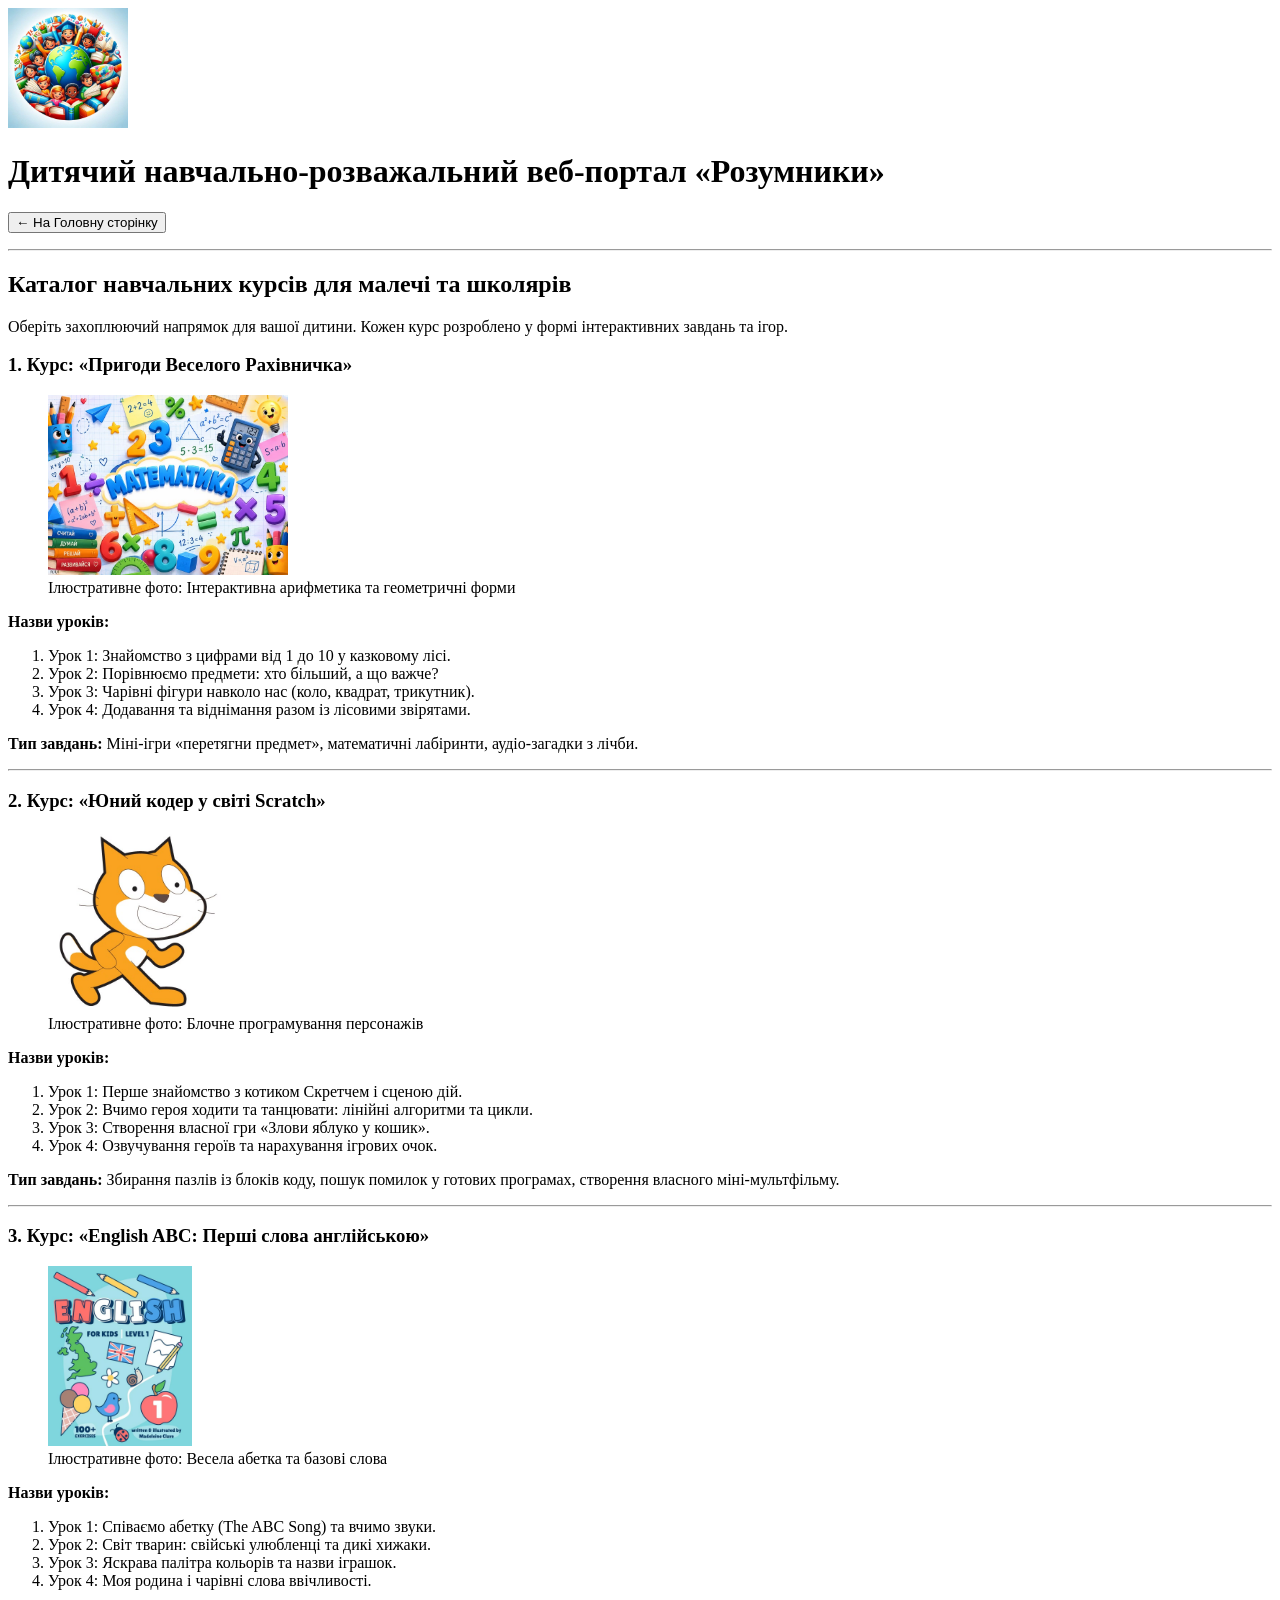
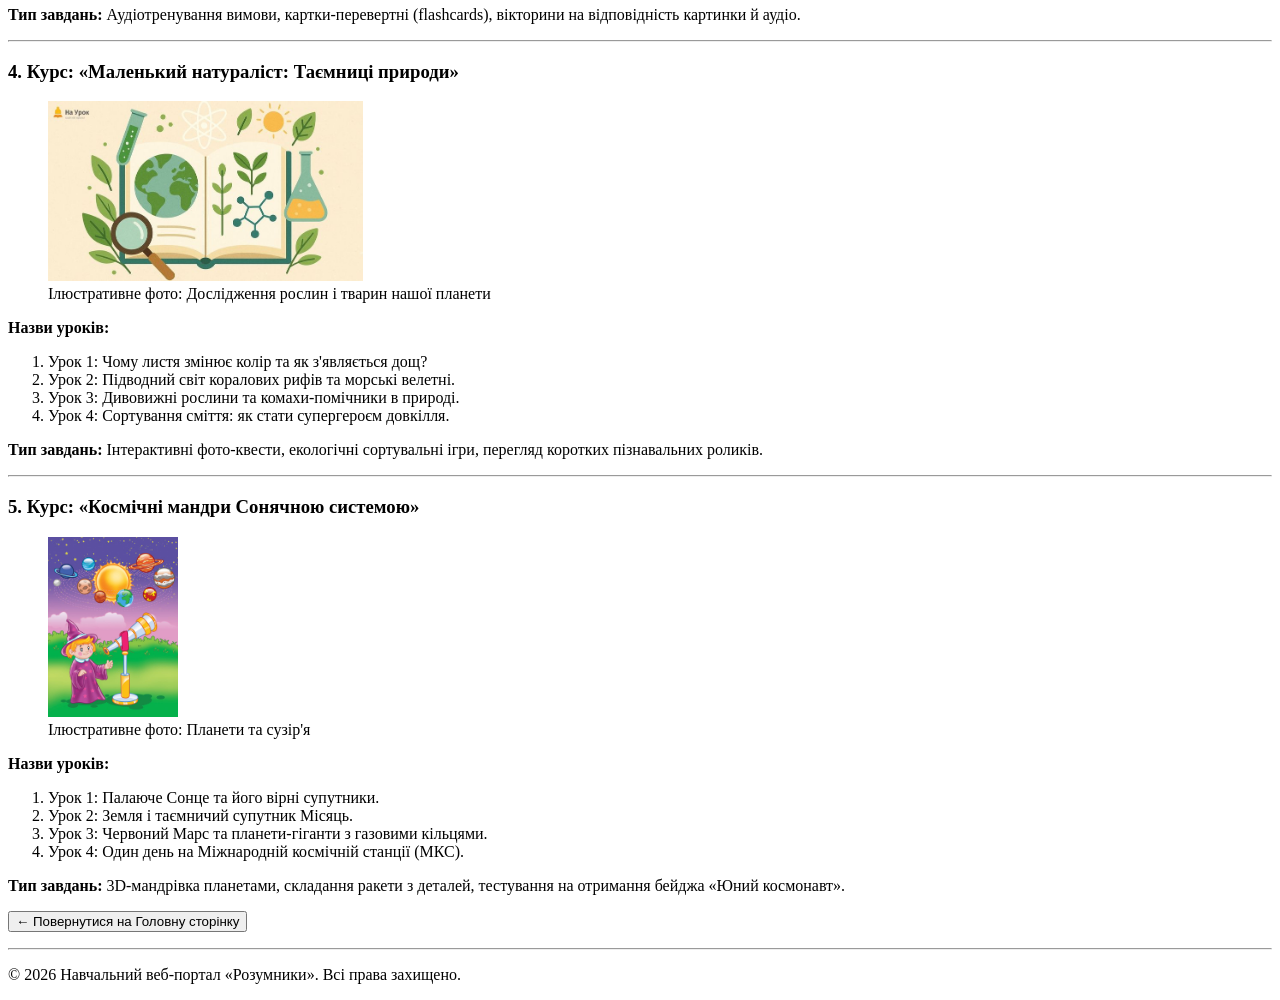
==== courses.html @ a096f0f2 "chore: scaffold lab 2 project structure and import html pages" ====
<!DOCTYPE html>
<html lang="uk">
<head>
    <meta charset="UTF-8">
    <meta name="viewport" content="width=device-width, initial-scale=1.0">
    <title>Наші курси — Веб-портал «Розумники»</title>
</head>
<body>

    <!-- ШАПКА СТОРІНКИ -->
    <header>
        <div>
            <img src="assets/images/logo.jpg" alt="Логотип дитячого навчального порталу Розумники" width="120" height="120">
            <h1>Дитячий навчально-розважальний веб-портал «Розумники»</h1>
        </div>
        
        <p>
            <a href="index.html">
                <button type="button">&larr; На Головну сторінку</button>
            </a>
        </p>
    </header>

    <hr>

    <!-- ОСНОВНА ЧАСТИНА -->
    <main>
        <h2>Каталог навчальних курсів для малечі та школярів</h2>
        <p>Оберіть захоплюючий напрямок для вашої дитини. Кожен курс розроблено у формі інтерактивних завдань та ігор.</p>

        <section>
            <!-- КУРС 1 -->
            <article>
                <h3>1. Курс: «Пригоди Веселого Рахівничка»</h3>
                <figure>
                    <img src="assets/images/course-math.jpg" alt="Курс інтерактивної математики" width="240" height="180">
                    <figcaption>Ілюстративне фото: Інтерактивна арифметика та геометричні форми</figcaption>
                </figure>
                <p><strong>Назви уроків:</strong></p>
                <ol>
                    <li>Урок 1: Знайомство з цифрами від 1 до 10 у казковому лісі.</li>
                    <li>Урок 2: Порівнюємо предмети: хто більший, а що важче?</li>
                    <li>Урок 3: Чарівні фігури навколо нас (коло, квадрат, трикутник).</li>
                    <li>Урок 4: Додавання та віднімання разом із лісовими звірятами.</li>
                </ol>
                <p><strong>Тип завдань:</strong> Міні-ігри «перетягни предмет», математичні лабіринти, аудіо-загадки з лічби.</p>
            </article>

            <hr>

            <!-- КУРС 2 -->
            <article>
                <h3>2. Курс: «Юний кодер у світі Scratch»</h3>
                <figure>
                    <img src="assets/images/course-scratch.jpg" alt="Курс візуального кодування" width="180" height="180">
                    <figcaption>Ілюстративне фото: Блочне програмування персонажів</figcaption>
                </figure>
                <p><strong>Назви уроків:</strong></p>
                <ol>
                    <li>Урок 1: Перше знайомство з котиком Скретчем і сценою дій.</li>
                    <li>Урок 2: Вчимо героя ходити та танцювати: лінійні алгоритми та цикли.</li>
                    <li>Урок 3: Створення власної гри «Злови яблуко у кошик».</li>
                    <li>Урок 4: Озвучування героїв та нарахування ігрових очок.</li>
                </ol>
                <p><strong>Тип завдань:</strong> Збирання пазлів із блоків коду, пошук помилок у готових програмах, створення власного міні-мультфільму.</p>
            </article>

            <hr>

            <!-- КУРС 3 -->
            <article>
                <h3>3. Курс: «English ABC: Перші слова англійською»</h3>
                <figure>
                    <img src="assets/images/course-english.jpg" alt="Курс англійської для дітей" width="144" height="180">
                    <figcaption>Ілюстративне фото: Весела абетка та базові слова</figcaption>
                </figure>
                <p><strong>Назви уроків:</strong></p>
                <ol>
                    <li>Урок 1: Співаємо абетку (The ABC Song) та вчимо звуки.</li>
                    <li>Урок 2: Світ тварин: свійські улюбленці та дикі хижаки.</li>
                    <li>Урок 3: Яскрава палітра кольорів та назви іграшок.</li>
                    <li>Урок 4: Моя родина і чарівні слова ввічливості.</li>
                </ol>
                <p><strong>Тип завдань:</strong> Аудіотренування вимови, картки-перевертні (flashcards), вікторини на відповідність картинки й аудіо.</p>
            </article>

            <hr>

            <!-- КУРС 4 -->
            <article>
                <h3>4. Курс: «Маленький натураліст: Таємниці природи»</h3>
                <figure>
                    <img src="assets/images/course-nature.jpg" alt="Курс природознавства" width="315" height="180">
                    <figcaption>Ілюстративне фото: Дослідження рослин і тварин нашої планети</figcaption>
                </figure>
                <p><strong>Назви уроків:</strong></p>
                <ol>
                    <li>Урок 1: Чому листя змінює колір та як з'являється дощ?</li>
                    <li>Урок 2: Підводний світ коралових рифів та морські велетні.</li>
                    <li>Урок 3: Дивовижні рослини та комахи-помічники в природі.</li>
                    <li>Урок 4: Сортування сміття: як стати супергероєм довкілля.</li>
                </ol>
                <p><strong>Тип завдань:</strong> Інтерактивні фото-квести, екологічні сортувальні ігри, перегляд коротких пізнавальних роликів.</p>
            </article>

            <hr>

            <!-- КУРС 5 -->
            <article>
                <h3>5. Курс: «Космічні мандри Сонячною системою»</h3>
                <figure>
                    <img src="assets/images/course-space.jpg" alt="Курс астрономії для дітей" width="130" height="180">
                    <figcaption>Ілюстративне фото: Планети та сузір'я</figcaption>
                </figure>
                <p><strong>Назви уроків:</strong></p>
                <ol>
                    <li>Урок 1: Палаюче Сонце та його вірні супутники.</li>
                    <li>Урок 2: Земля і таємничий супутник Місяць.</li>
                    <li>Урок 3: Червоний Марс та планети-гіганти з газовими кільцями.</li>
                    <li>Урок 4: Один день на Міжнародній космічній станції (МКС).</li>
                </ol>
                <p><strong>Тип завдань:</strong> 3D-мандрівка планетами, складання ракети з деталей, тестування на отримання бейджа «Юний космонавт».</p>
            </article>
        </section>

        <p>
            <a href="index.html">
                <button type="button">&larr; Повернутися на Головну сторінку</button>
            </a>
        </p>
    </main>

    <hr>

    <!-- ПІДВАЛ -->
    <footer>
        <p>&copy; 2026 Навчальний веб-портал «Розумники». Всі права захищено.</p>
    </footer>

</body>
</html>
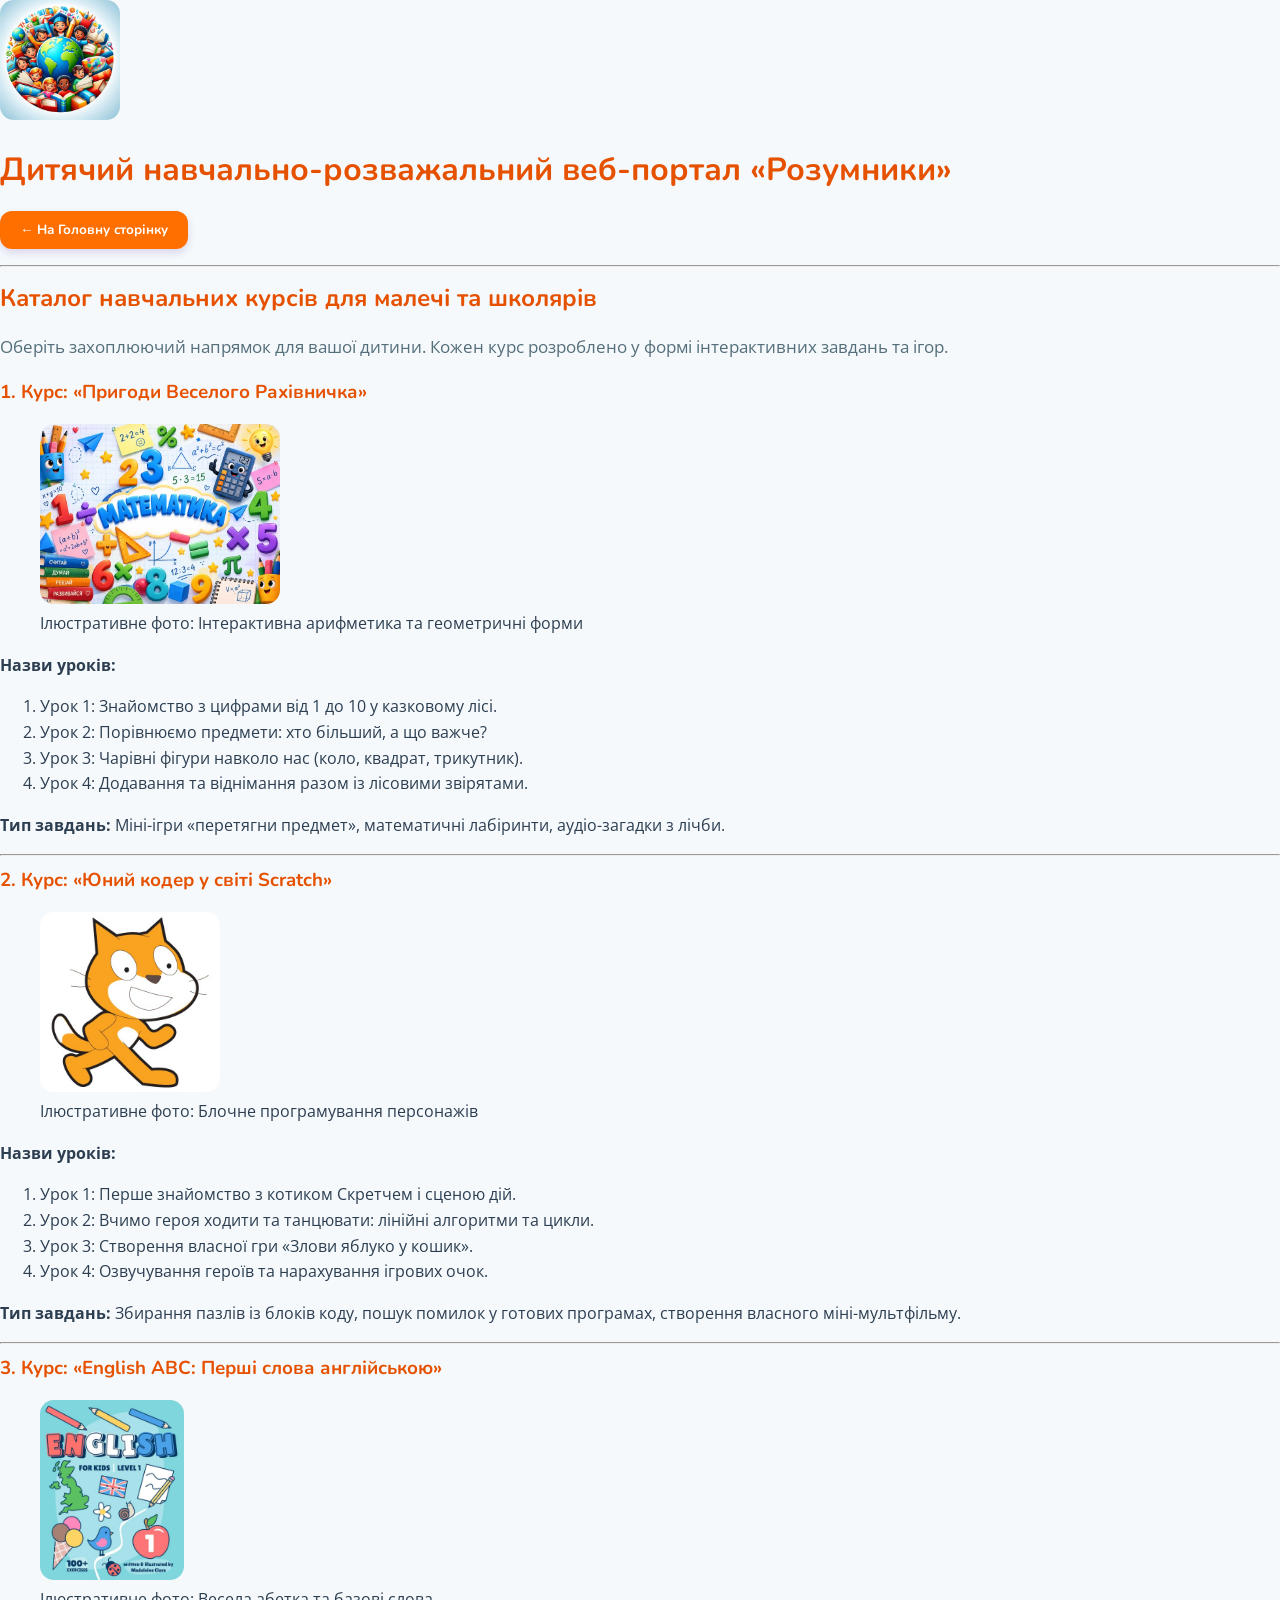
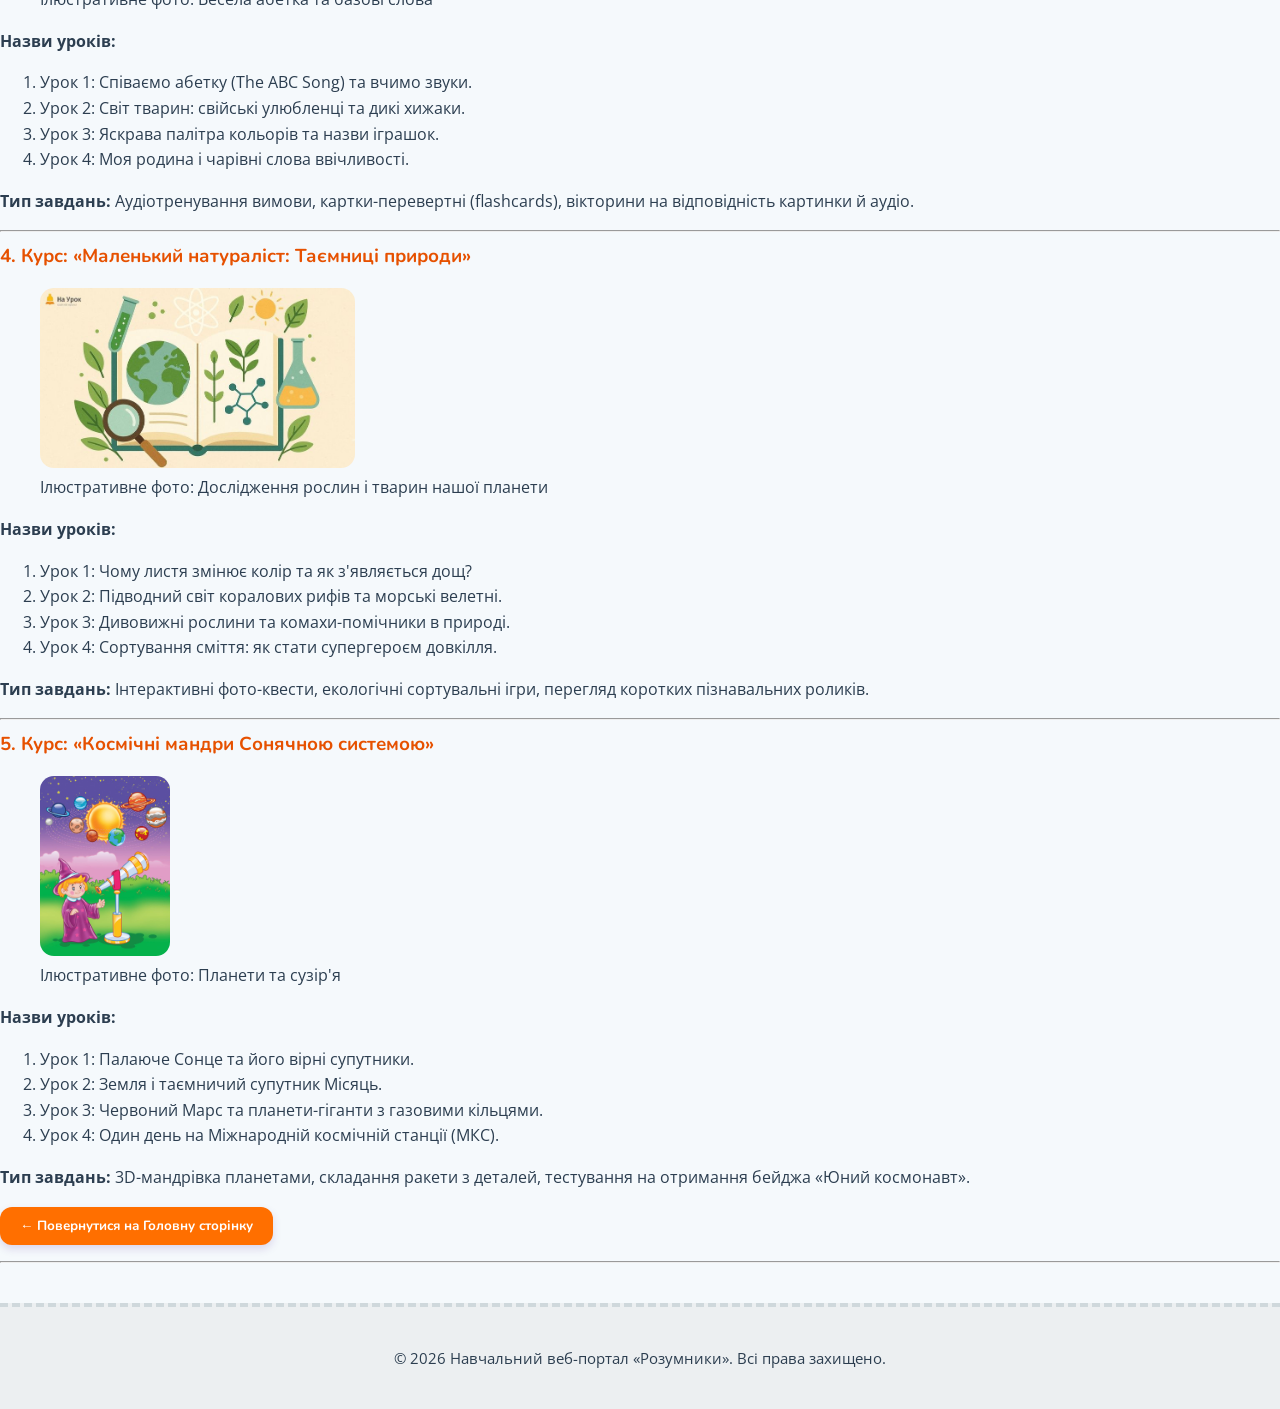
==== commit a77d35ed: "feat: setup design system, external stylesheet and font imports" ====
--- a/courses.html
+++ b/courses.html
@@ -4,6 +4,16 @@
     <meta charset="UTF-8">
     <meta name="viewport" content="width=device-width, initial-scale=1.0">
     <title>Наші курси — Веб-портал «Розумники»</title>
+    
+    <link rel="stylesheet" href="css/style.css">
+    <!-- Внутрішня таблиця стилів -->
+    <style>
+        .courses-counter {
+            font-size: 0.9rem;
+            color: #7B1FA2;
+            font-weight: 700;
+        }
+    </style>
 </head>
 <body>
 
--- a/css/style.css
+++ b/css/style.css
@@ -0,0 +1,129 @@
+/* ==========================================================================
+   Лабораторна робота №2. Базові стилі дитячого веб-порталу «Розумники»
+   Стиль дизайну: Мальований / ігровий
+   ========================================================================== */
+
+/* 1. Підключення двох різних шрифтів: Nunito та Open Sans */
+@import url('https://fonts.googleapis.com/css2?family=Nunito:wght@400;700;900&family=Open+Sans:ital,wght@0,400;0,600;1,400&display=swap');
+
+/* Глобальні змінні кольорів різними способами (HEX, RGB, HSL, Name) */
+:root {
+    --primary-color: #FF6F00; /* HEX */
+    --primary-dark: #E65100; /* HEX */
+    --accent-color: #4A148C; /* HEX (за варіантом)*/
+    --card-bg-rgb: rgb(255, 255, 255); /* RGB */
+    --shadow-color: rgba(74, 20, 140, 0.15); /* RGBA */
+    --soft-green: hsl(142, 55%, 45%); /* HSL */
+    --fun-yellow: hsl(45, 100%, 51%); /* HSL */
+    --text-main: #2C3E50; /* HEX */
+    --bg-page: #F5F9FC; /* HEX */
+}
+
+/* 2. Базові правила для body */
+body {
+    margin: 0;
+    padding: 0;
+    background-color: var(--bg-page);
+    font-family: 'Open Sans', sans-serif;   /* Шрифт №1: основний текст */
+    color: var(--text-main);
+    line-height: 1.6;
+}
+
+/* Селектор елементів: заголовки отримують шрифт №2 (Nunito) */
+h1, h2, h3, h4, h5, h6 {
+    font-family: 'Nunito', sans-serif;      /* Шрифт №2: заголовки */
+    color: var(--primary-dark);
+    margin-top: 0.5em;
+    margin-bottom: 0.5em;
+}
+
+/* Комбінатор нащадка (пробіл): кнопки всередині посилань */
+a button {
+    cursor: pointer;
+}
+
+/* Комбінатор безпосередньої дитини (>) */
+nav > ul {
+    list-style: none;
+    padding: 0;
+    margin: 0;
+    display: flex;
+    flex-wrap: wrap;
+    gap: 12px;
+}
+
+nav > ul > li > a {
+    display: inline-block;
+    padding: 8px 16px;
+    background-color: var(--fun-yellow);
+    color: #333333;
+    text-decoration: none;
+    font-family: 'Nunito', sans-serif;
+    font-weight: 700;
+    border-radius: 20px;
+    box-shadow: 0 3px 6px var(--shadow-color);
+    transition: transform 0.2s ease, background-color 0.2s ease;
+}
+
+nav > ul > li > a:hover {
+    background-color: #FFB300;
+    transform: translateY(-2px);
+}
+
+/* Селектор за атрибутом із частковим входженням [attr*=value] */
+a[href*="courses"] {
+    background-color: #81C784 !important; /* Зеленуватий акцент для навчальних матеріалів */
+    color: white !important;              /* Спосіб кольору: Name */
+}
+
+a[href*="feedback"] {
+    background-color: #64B5F6 !important; /* Блакитний для зворотного зв'язку */
+    color: white !important;
+}
+
+/* Суміжний сестринський комбінатор (+) */
+h2 + p {
+    font-size: 1.05rem;
+    color: #546E7A;
+}
+
+/* Селектори кнопок форми та дій */
+button {
+    font-family: 'Nunito', sans-serif;
+    font-weight: 700;
+    padding: 10px 20px;
+    border: none;
+    border-radius: 12px;
+    cursor: pointer;
+    background-color: var(--primary-color);
+    color: white;                         /* Спосіб кольору: Name */
+    box-shadow: 0 4px 8px var(--shadow-color);
+    transition: all 0.25s ease;
+}
+
+button:hover {
+    background-color: var(--primary-dark);
+    transform: scale(1.03);
+}
+
+/* Селектор за обов'язковим атрибутом [required] */
+input[required], textarea[required], select[required] {
+    border-left: 4px solid var(--primary-color);
+}
+
+/* Стилізація зображень у мальованому стилі */
+img {
+    border-radius: 14px;
+    max-width: 100%;
+    height: auto;
+}
+
+/* Спільний футер */
+footer {
+    background: #ECEFF1;
+    text-align: center;
+    padding: 24px;
+    margin-top: 40px;
+    border-top: 4px dashed #CFD8DC;
+    font-size: 0.95rem;
+}
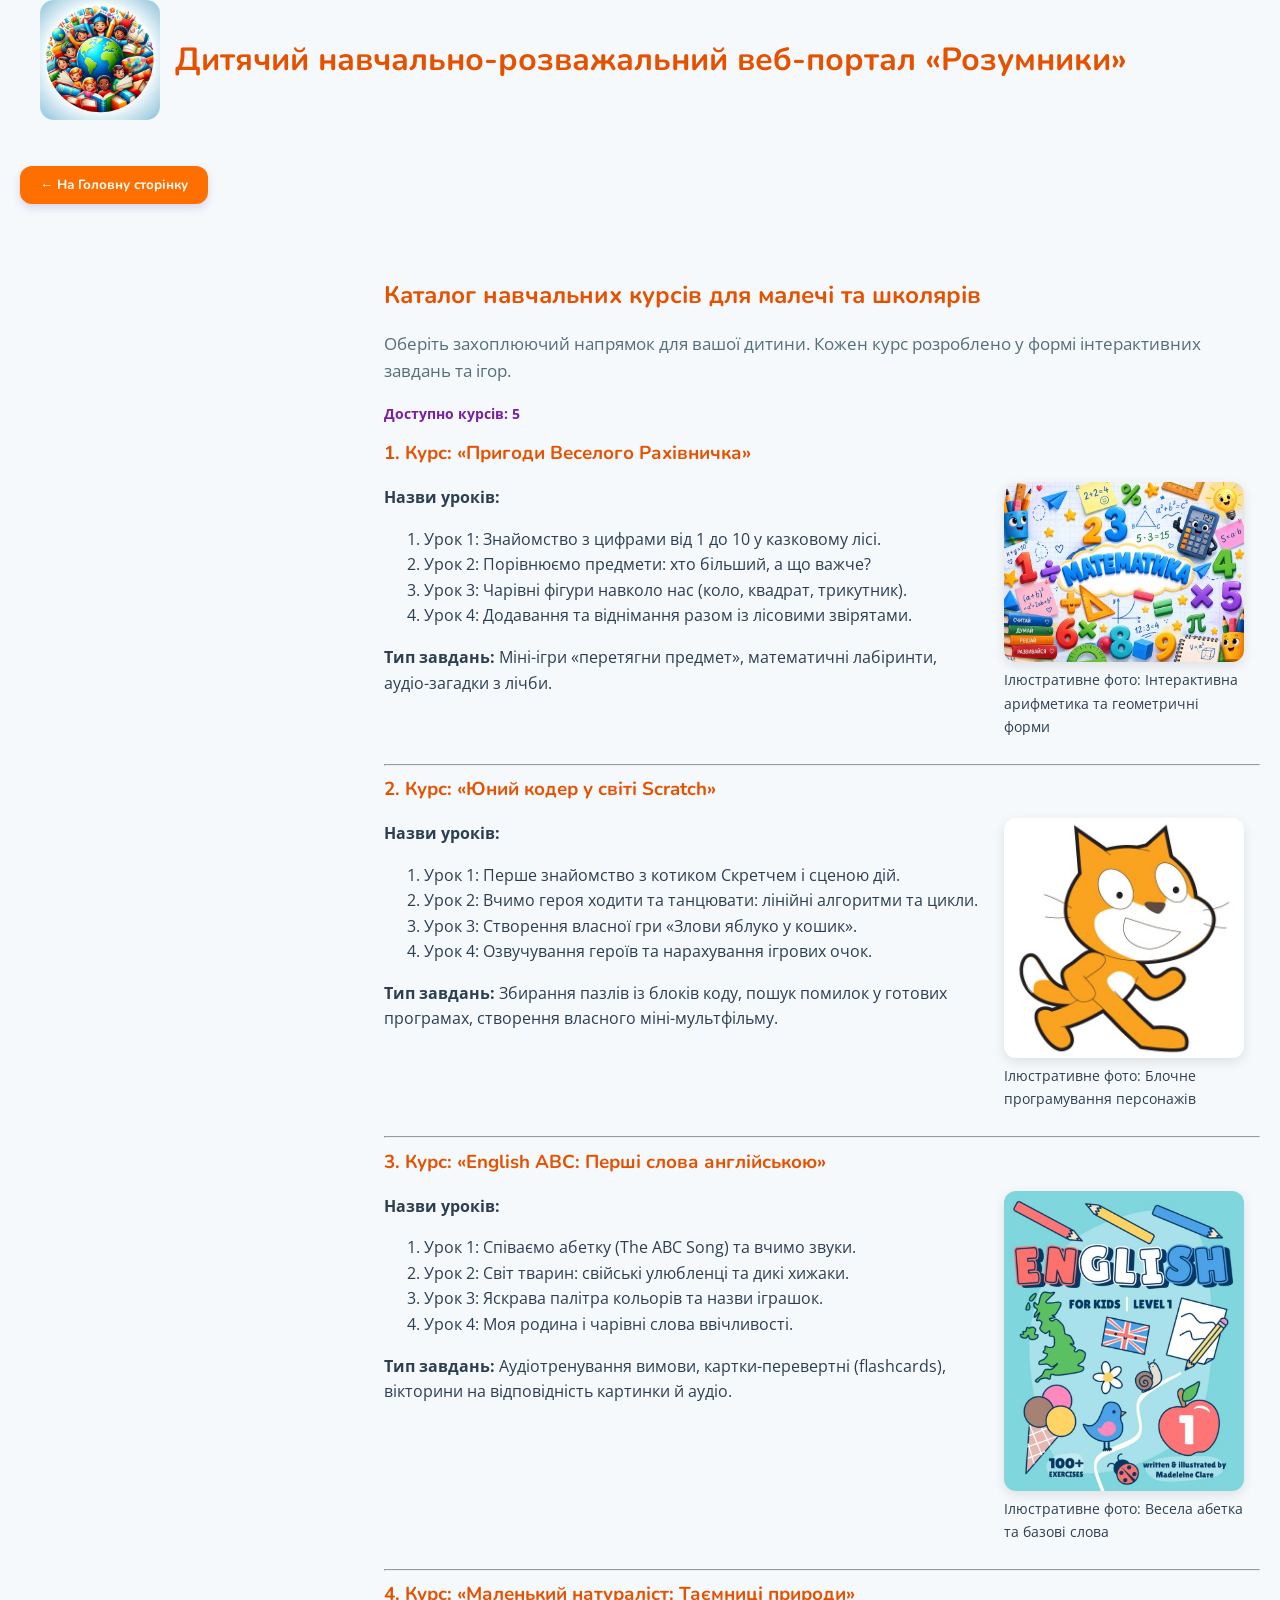
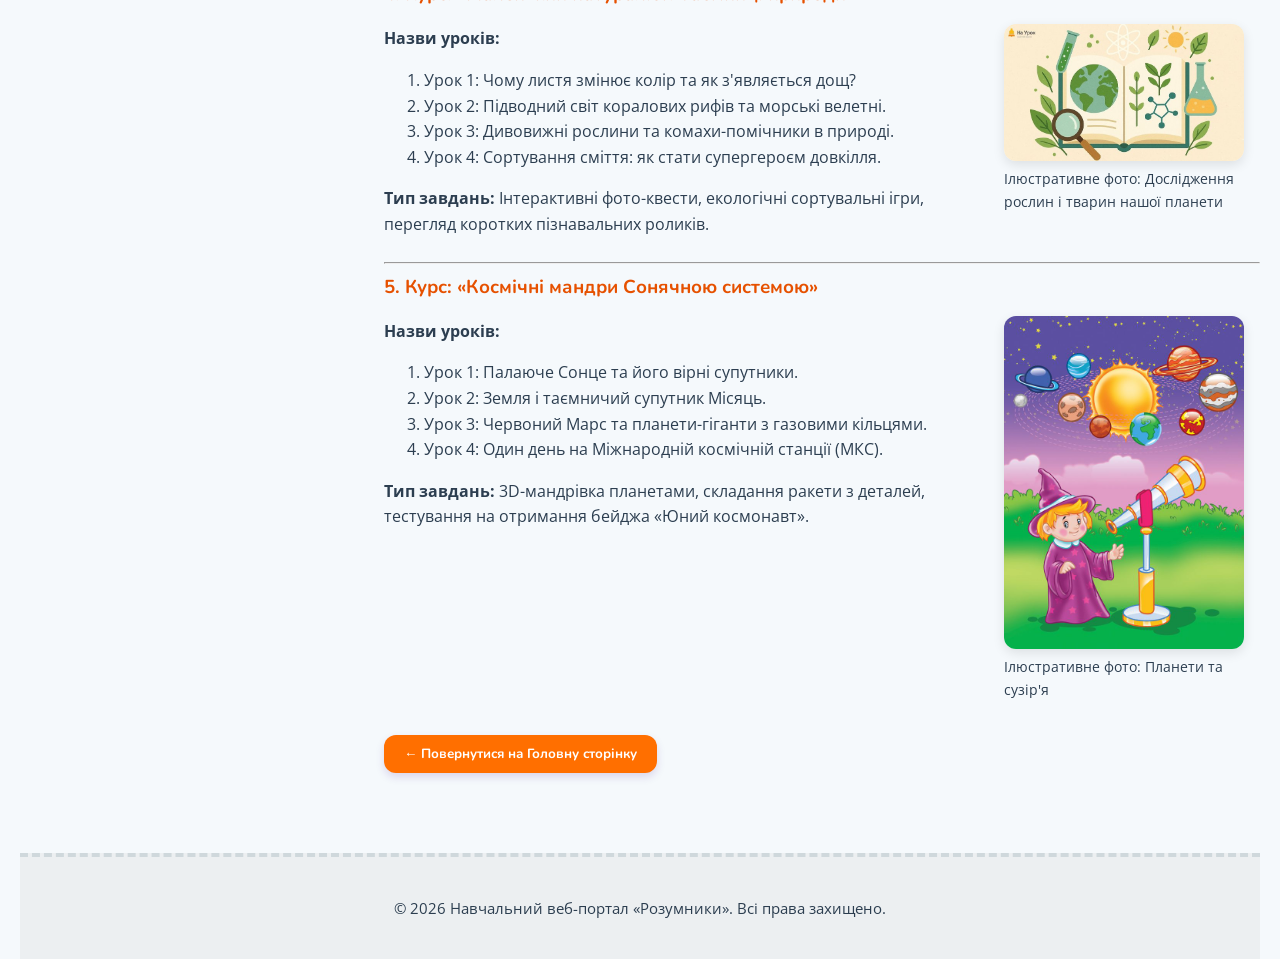
==== commit 01a7e21c: "feat: apply variant 4 styles + decrease audio file volume." ====
--- a/courses.html
+++ b/courses.html
@@ -4,7 +4,7 @@
     <meta charset="UTF-8">
     <meta name="viewport" content="width=device-width, initial-scale=1.0">
     <title>Наші курси — Веб-портал «Розумники»</title>
-    
+
     <link rel="stylesheet" href="css/style.css">
     <!-- Внутрішня таблиця стилів -->
     <style>
@@ -37,12 +37,13 @@
     <main>
         <h2>Каталог навчальних курсів для малечі та школярів</h2>
         <p>Оберіть захоплюючий напрямок для вашої дитини. Кожен курс розроблено у формі інтерактивних завдань та ігор.</p>
+        <p class="courses-counter">Доступно курсів: 5</p>
 
         <section>
             <!-- КУРС 1 -->
             <article>
                 <h3>1. Курс: «Пригоди Веселого Рахівничка»</h3>
-                <figure>
+                <figure class="media-right">
                     <img src="assets/images/course-math.jpg" alt="Курс інтерактивної математики" width="240" height="180">
                     <figcaption>Ілюстративне фото: Інтерактивна арифметика та геометричні форми</figcaption>
                 </figure>
@@ -61,7 +62,7 @@
             <!-- КУРС 2 -->
             <article>
                 <h3>2. Курс: «Юний кодер у світі Scratch»</h3>
-                <figure>
+                <figure class="media-right">
                     <img src="assets/images/course-scratch.jpg" alt="Курс візуального кодування" width="180" height="180">
                     <figcaption>Ілюстративне фото: Блочне програмування персонажів</figcaption>
                 </figure>
@@ -80,7 +81,7 @@
             <!-- КУРС 3 -->
             <article>
                 <h3>3. Курс: «English ABC: Перші слова англійською»</h3>
-                <figure>
+                <figure class="media-right">
                     <img src="assets/images/course-english.jpg" alt="Курс англійської для дітей" width="144" height="180">
                     <figcaption>Ілюстративне фото: Весела абетка та базові слова</figcaption>
                 </figure>
@@ -99,7 +100,7 @@
             <!-- КУРС 4 -->
             <article>
                 <h3>4. Курс: «Маленький натураліст: Таємниці природи»</h3>
-                <figure>
+                <figure class="media-right">
                     <img src="assets/images/course-nature.jpg" alt="Курс природознавства" width="315" height="180">
                     <figcaption>Ілюстративне фото: Дослідження рослин і тварин нашої планети</figcaption>
                 </figure>
@@ -118,7 +119,7 @@
             <!-- КУРС 5 -->
             <article>
                 <h3>5. Курс: «Космічні мандри Сонячною системою»</h3>
-                <figure>
+                <figure class="media-right">
                     <img src="assets/images/course-space.jpg" alt="Курс астрономії для дітей" width="130" height="180">
                     <figcaption>Ілюстративне фото: Планети та сузір'я</figcaption>
                 </figure>
--- a/css/style.css
+++ b/css/style.css
@@ -126,4 +126,273 @@
     margin-top: 40px;
     border-top: 4px dashed #CFD8DC;
     font-size: 0.95rem;
+}
+
+/* ==========================================================================
+   3. Стилі для Головної сторінки (index.html) — Варіант 4
+   ========================================================================== */
+
+/* 1. Позиціонування шапки (position: relative, z-index) */
+header {
+    position: relative;
+    padding-top: 150px;                     /* Місце для абсолютно позиціонованого логотипу */
+    padding-bottom: 20px;
+    z-index: 10;
+}
+
+/* Вимога варіанта: Назва веб-порталу та логотип абсолютно позиціоновані з 0 відступом зверху */
+header > div:first-child {
+    position: absolute;
+    top: 0;
+    left: 20px;
+    display: flex;
+    align-items: center;
+    gap: 15px;
+}
+
+header > nav {
+    margin-bottom: 10px;
+}
+
+header div:last-child {
+    display: flex;
+    gap: 10px;
+}
+
+/* 2. Макет сторінки на CSS Grid (п. 6 завдання) */
+@media (min-width: 768px) {
+    body {
+        display: grid;
+        grid-template-areas:
+            "header header"
+            "aside main"
+            "footer footer";
+        grid-template-columns: 340px 1fr;
+        gap: 24px;
+        padding: 0 20px;
+    }
+
+    header {
+        grid-area: header;
+    }
+
+    aside {
+        grid-area: aside;
+        position: static;                   /* Друге значення position: static */
+        background: var(--card-bg-rgb);     /* RGB */
+        padding: 16px;
+        border-radius: 16px;
+        box-shadow: 0 4px 12px rgba(0, 0, 0, 0.06);
+        height: fit-content;
+    }
+
+    main {
+        grid-area: main;
+    }
+
+    footer {
+        grid-area: footer;
+    }
+
+    /* Ховаємо <hr>, бо вони є прямими дітьми body і ламають сітку */
+    body > hr {
+        display: none;
+    }
+}
+
+audio {
+    width: 100%;
+    min-width: 300px;
+    box-sizing: border-box;
+    max-width: 100%;
+    display: block;
+    margin: 12px 0;
+}
+
+/* 3. Float: відео ЗЛІВА, фото СПРАВА */
+article figure {
+    margin: 0;
+}
+
+/* Відео — зліва, текст обтікає справа */
+article figure.media-left {
+    float: left;
+    clear: left;
+    width: 45%;
+    max-width: 480px;
+    margin: 4px 20px 12px 16px;
+}
+
+/* Завдання починаються під відео, на всю ширину */
+#about .tasks-title,
+#about .tasks-list {
+    clear: left;
+}
+
+/* Бонус: білий фон першого абзацу більше не заходить під відео */
+#about p:first-of-type {
+    display: flow-root;
+}
+
+/* Фото — справа, текст обтікає зліва */
+article figure.media-right {
+    float: right;
+    clear: right;
+    width: 30%;
+    max-width: 240px;
+    margin: 4px 16px 12px 20px;
+}
+
+/* Медіа заповнюють фігуру; float усередині фігури скидаємо */
+article figure img,
+article figure video {
+    display: block;
+    float: none;
+    width: 100%;
+    height: auto;
+    margin: 0;
+    border-radius: 12px;
+    box-shadow: 0 4px 12px rgba(0, 0, 0, 0.1);
+}
+
+article figcaption {
+    font-size: 0.9rem;
+    padding: 6px 0;
+}
+
+/* Клірфікс: наступні блоки не наїжджають на float */
+article::after {
+    content: "";
+    display: table;
+    clear: both;
+}
+
+/* Вузькі екрани: прибираємо обтікання */
+@media (max-width: 600px) {
+    article figure.media-left,
+    article figure.media-right {
+        float: none;
+        width: 100%;
+        max-width: none;
+        margin: 12px 0;
+    }
+}
+
+/* 4. Вимога варіанта: Блок опису мети та завдань має margin, але НЕ має padding */
+/* 5. Вимога: блок з найбільшим обсягом тексту зі смугою прокручування (overflow) */
+#about {
+    margin: 30px 20px 25px 20px;
+    padding: 0 !important;          /* вимога варіанта */
+    border: 2px dashed #FFB74D;
+    border-radius: 12px;
+    max-height: 420px;
+    overflow-y: auto;               /* прокрутка лишається, а також створює BFC */
+}
+
+/* Стилізація слів з обов'язкового речення (span, b, i, em, u) */
+#about p span {
+    color: var(--accent-color);       /* HEX: #4A148C */
+    font-weight: 700;
+}
+
+#about p em {
+    color: var(--soft-green);         /* HSL */
+}
+
+/* Маркери списку завдань (псевдоелемент ::marker) */
+.tasks-list li::marker {
+    color: var(--soft-green);
+}
+
+/* Відступи від рамки без padding у самому #about */
+#about > :not(figure) {
+    margin-left: 16px;
+    margin-right: 16px;
+}
+
+/* 6. Вимога варіанта: Перша літера тексту про те, чому навчають, має тінь та темно-зелений колір */
+#study-plan > p::first-letter {
+    font-size: 2.2rem;
+    font-weight: 900;
+    color: darkgreen;                     /* Спосіб задання кольору: Name */
+    text-shadow: 2px 2px 4px rgba(0, 100, 0, 0.4);
+    float: left;
+    margin-right: 1px;
+    line-height: 1;
+}
+
+/* 7. Вимога варіанта: Зміщення таблиці при наведенні курсору праворуч на 2% ширини viewport (2vw) */
+#study-plan .table-wrap {
+    width: calc(100% - 2.5vw);
+}
+
+#study-plan table {
+    width: 100%;
+    border-collapse: collapse;
+    background: #FFFFFF;
+    border-radius: 12px;
+    overflow: hidden;
+    transition: transform 0.3s ease;
+}
+
+/* Вимога варіанта: зсув праворуч на 2vw при наведенні */
+#study-plan .table-wrap:hover table {
+    transform: translateX(2vw);
+}
+
+#study-plan th,
+#study-plan td {
+    border: 1px solid #FFE082;
+    padding: 10px;
+    text-align: left;
+}
+
+#study-plan thead th {
+    background-color: #FFB74D;
+    color: #FFFFFF;
+}
+
+#study-plan tfoot tr {
+    background-color: #FFF8E1;
+    font-weight: bold;
+}
+
+/* 8. Вимога варіанта: Тінь у блоку контактів через 2 сек при фокусуванні */
+footer#contacts {
+    outline: none;
+    cursor: pointer;
+    /* Затримка появи тіні рівно 2 секунди (transition-delay: 2s) */
+    transition: box-shadow 0.4s ease 2s, border-color 0.4s ease;
+    border: 2px solid transparent;
+}
+
+footer#contacts:focus {
+    border-color: #FF6F00;
+    box-shadow: 0 10px 25px rgba(255, 111, 0, 0.35); /* Поява помітної тіні */
+    transition: box-shadow 0.4s ease 2s, border-color 0.4s ease;
+}
+
+/* 9. Вимога п. 4: Елемент із переходом між 2 стилями (не менше 3 властивостей) */
+.interactive-card,
+#about p:first-of-type {
+    background-color: #FFFFFF;
+    border: 1px solid #E0E0E0;
+    box-shadow: 0 2px 5px rgba(0, 0, 0, 0.05);
+    transition: background-color 0.3s ease, box-shadow 0.3s ease, border-color 0.3s ease; /* 3 властивості переходу */
+}
+
+#about p:first-of-type:hover {
+    background-color: #FFFDE7;
+    border-color: #FFD54F;
+    box-shadow: 0 6px 16px rgba(255, 179, 0, 0.25);
+}
+
+/* Анімація зростання насиченості фото до 150% */
+@keyframes saturate-up {
+    from { filter: saturate(1); }
+    to   { filter: saturate(1.5); }
+}
+
+article figure img:hover {
+    animation: saturate-up 0.6s ease forwards;
 }
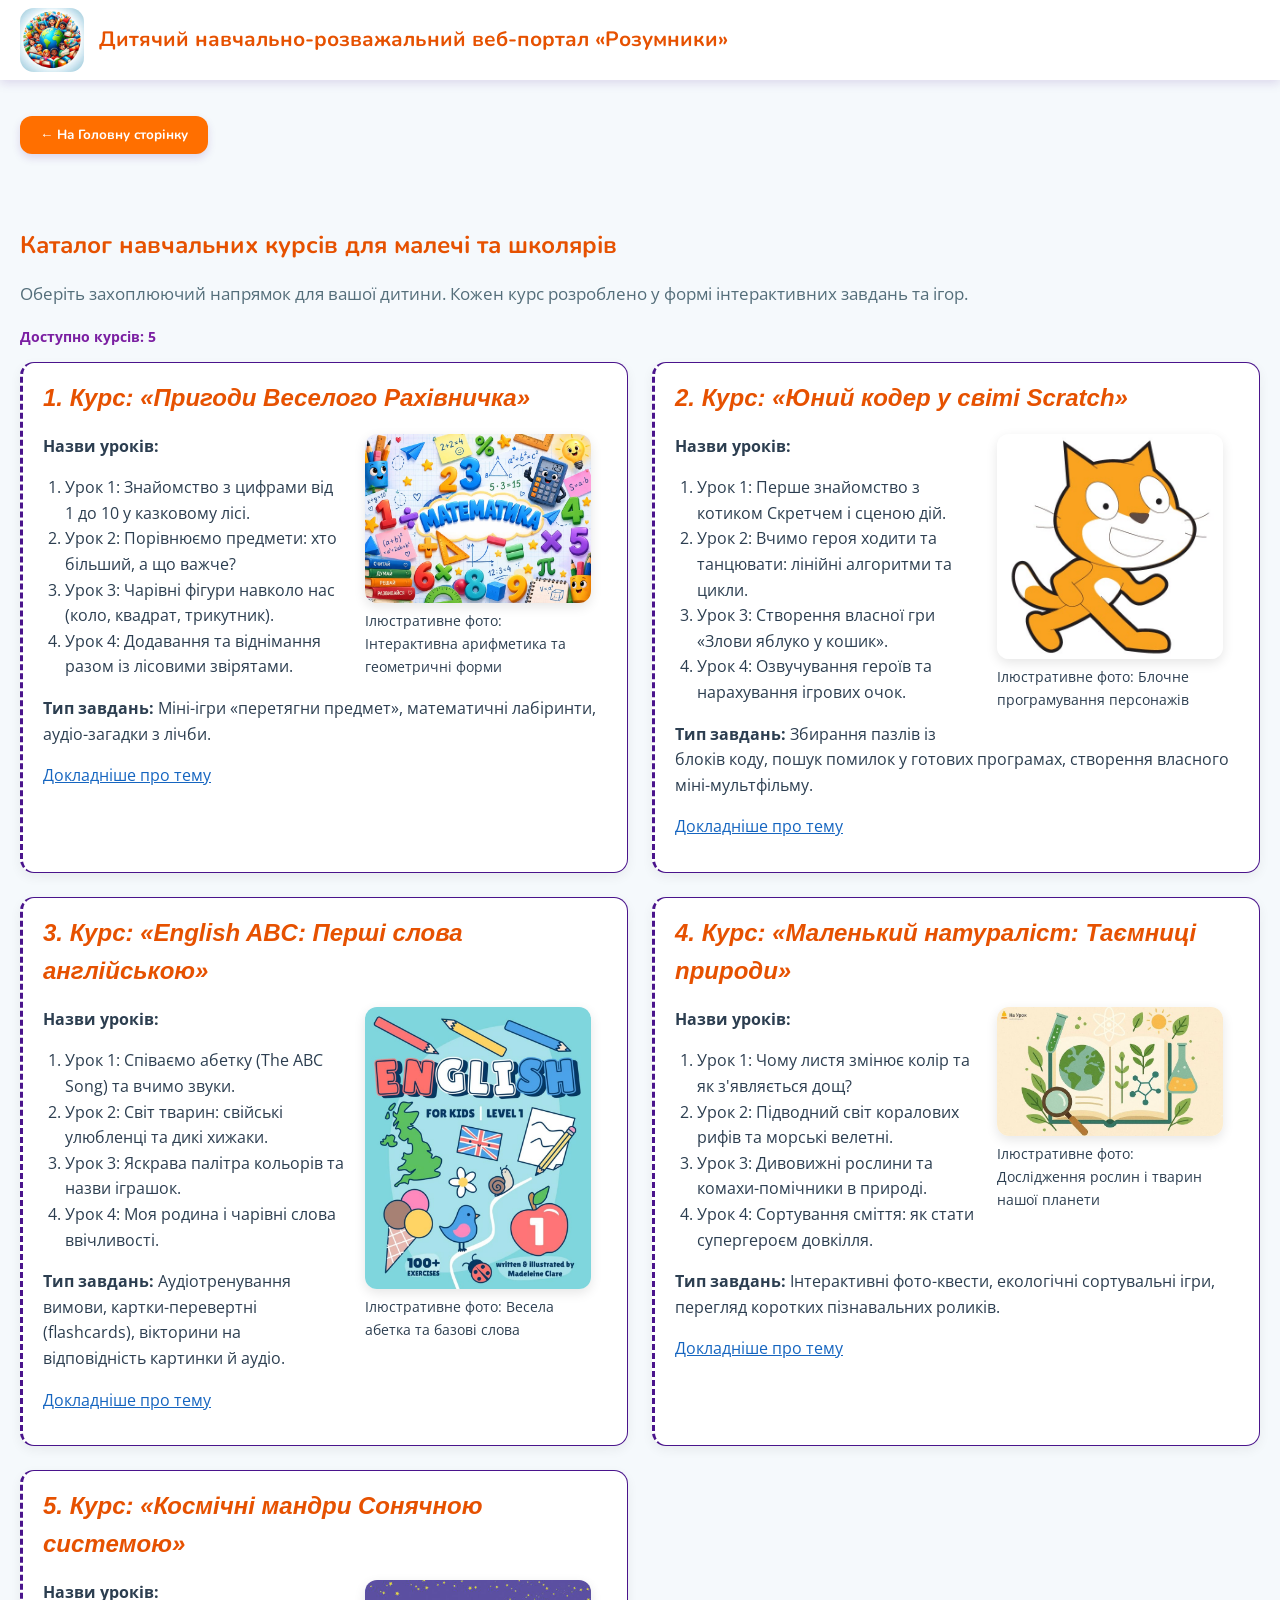
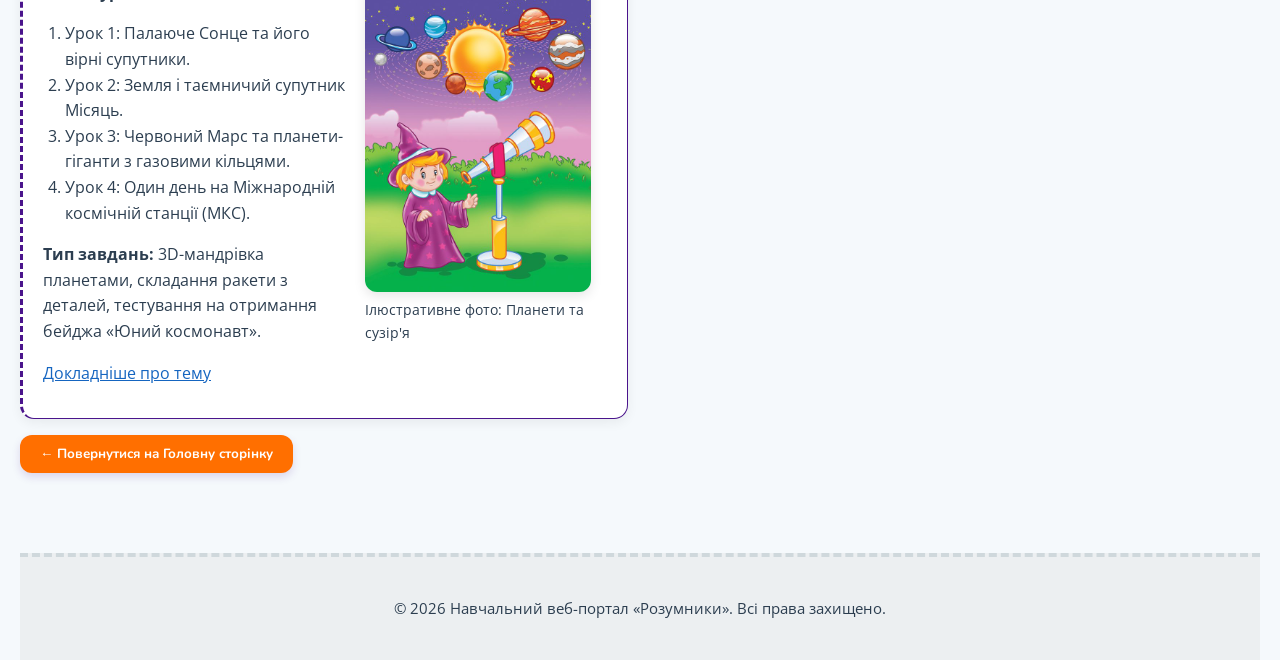
==== commit 3bbb5b9c: "feat: apply variant 4 styles to courses and feedback pages" ====
--- a/courses.html
+++ b/courses.html
@@ -15,7 +15,7 @@
         }
     </style>
 </head>
-<body>
+<body class="page-courses">
 
     <!-- ШАПКА СТОРІНКИ -->
     <header>
@@ -55,6 +55,7 @@
                     <li>Урок 4: Додавання та віднімання разом із лісовими звірятами.</li>
                 </ol>
                 <p><strong>Тип завдань:</strong> Міні-ігри «перетягни предмет», математичні лабіринти, аудіо-загадки з лічби.</p>
+                <p><a href="https://www.khanacademy.org/math/early-math" target="_blank" rel="noopener noreferrer">Докладніше про тему</a></p>
             </article>
 
             <hr>
@@ -74,6 +75,7 @@
                     <li>Урок 4: Озвучування героїв та нарахування ігрових очок.</li>
                 </ol>
                 <p><strong>Тип завдань:</strong> Збирання пазлів із блоків коду, пошук помилок у готових програмах, створення власного міні-мультфільму.</p>
+                <p><a href="https://scratch.mit.edu/" target="_blank" rel="noopener noreferrer">Докладніше про тему</a></p>
             </article>
 
             <hr>
@@ -93,6 +95,7 @@
                     <li>Урок 4: Моя родина і чарівні слова ввічливості.</li>
                 </ol>
                 <p><strong>Тип завдань:</strong> Аудіотренування вимови, картки-перевертні (flashcards), вікторини на відповідність картинки й аудіо.</p>
+                <p><a href="https://learnenglishkids.britishcouncil.org/" target="_blank" rel="noopener noreferrer">Докладніше про тему</a></p>
             </article>
 
             <hr>
@@ -112,6 +115,7 @@
                     <li>Урок 4: Сортування сміття: як стати супергероєм довкілля.</li>
                 </ol>
                 <p><strong>Тип завдань:</strong> Інтерактивні фото-квести, екологічні сортувальні ігри, перегляд коротких пізнавальних роликів.</p>
+                <p><a href="https://kids.nationalgeographic.com/" target="_blank" rel="noopener noreferrer">Докладніше про тему</a></p>
             </article>
 
             <hr>
@@ -131,6 +135,7 @@
                     <li>Урок 4: Один день на Міжнародній космічній станції (МКС).</li>
                 </ol>
                 <p><strong>Тип завдань:</strong> 3D-мандрівка планетами, складання ракети з деталей, тестування на отримання бейджа «Юний космонавт».</p>
+                <p><a href="https://spaceplace.nasa.gov/" target="_blank" rel="noopener noreferrer">Докладніше про тему</a></p>
             </article>
         </section>
 
--- a/css/style.css
+++ b/css/style.css
@@ -17,6 +17,16 @@
     --fun-yellow: hsl(45, 100%, 51%); /* HSL */
     --text-main: #2C3E50; /* HEX */
     --bg-page: #F5F9FC; /* HEX */
+    --amber: #FFB74D; /* HEX */
+    --amber-light: #FFE082; /* HEX */
+    --link-blue: #1565C0; /* HEX */
+    --gray-muted: #90A4AE; /* HEX */
+
+}
+
+/* Універсальний селектор */
+* {
+    box-sizing: border-box;
 }
 
 /* 2. Базові правила для body */
@@ -128,6 +138,7 @@
     font-size: 0.95rem;
 }
 
+
 /* ==========================================================================
    3. Стилі для Головної сторінки (index.html) — Варіант 4
    ========================================================================== */
@@ -283,7 +294,7 @@
 #about {
     margin: 30px 20px 25px 20px;
     padding: 0 !important;          /* вимога варіанта */
-    border: 2px dashed #FFB74D;
+    border: 2px dashed var(--amber);
     border-radius: 12px;
     max-height: 420px;
     overflow-y: auto;               /* прокрутка лишається, а також створює BFC */
@@ -329,7 +340,7 @@
 #study-plan table {
     width: 100%;
     border-collapse: collapse;
-    background: #FFFFFF;
+    background: var(--card-bg-rgb);
     border-radius: 12px;
     overflow: hidden;
     transition: transform 0.3s ease;
@@ -342,14 +353,14 @@
 
 #study-plan th,
 #study-plan td {
-    border: 1px solid #FFE082;
+    border: 1px solid var(--amber-light);
     padding: 10px;
     text-align: left;
 }
 
 #study-plan thead th {
-    background-color: #FFB74D;
-    color: #FFFFFF;
+    background-color: var(--amber);
+    color: var(--card-bg-rgb);
 }
 
 #study-plan tfoot tr {
@@ -367,7 +378,7 @@
 }
 
 footer#contacts:focus {
-    border-color: #FF6F00;
+    border-color: var(--primary-color);
     box-shadow: 0 10px 25px rgba(255, 111, 0, 0.35); /* Поява помітної тіні */
     transition: box-shadow 0.4s ease 2s, border-color 0.4s ease;
 }
@@ -375,7 +386,7 @@
 /* 9. Вимога п. 4: Елемент із переходом між 2 стилями (не менше 3 властивостей) */
 .interactive-card,
 #about p:first-of-type {
-    background-color: #FFFFFF;
+    background-color: var(--card-bg-rgb);
     border: 1px solid #E0E0E0;
     box-shadow: 0 2px 5px rgba(0, 0, 0, 0.05);
     transition: background-color 0.3s ease, box-shadow 0.3s ease, border-color 0.3s ease; /* 3 властивості переходу */
@@ -395,4 +406,224 @@
 
 article figure img:hover {
     animation: saturate-up 0.6s ease forwards;
+}
+
+
+/* ==========================================================================
+   Сторінка «Наші курси» — Grid, Варіант 4
+   ========================================================================== */
+
+/* Сітка сторінки без aside: одна колонка */
+.page-courses {
+    grid-template-areas:
+        "header"
+        "main"
+        "footer";
+    grid-template-columns: 1fr;
+}
+
+/* Вимога: блок з назвою та логотипом фіксований зверху */
+.page-courses header {
+    padding-top: 100px;                     /* місце під фіксовану панель */
+}
+
+.page-courses header > div:first-child {
+    position: fixed;
+    top: 0;
+    left: 0;
+    right: 0;
+    z-index: 100;
+    box-sizing: border-box;
+    padding: 8px 20px;
+    background: var(--card-bg-rgb);
+    box-shadow: 0 3px 10px var(--shadow-color);
+}
+
+.page-courses header > div:first-child img {
+    width: 64px;
+    height: 64px;
+}
+
+.page-courses header h1 {
+    font-size: 1.3rem;
+    margin: 0;
+}
+
+/* Картки курсів: адаптивна сітка (Grid) */
+.page-courses section {
+    display: grid;
+    grid-template-columns: repeat(auto-fit, minmax(min(100%, 460px), 1fr));
+    gap: 24px;
+}
+
+.page-courses section > hr {
+    display: none;
+}
+
+/* Вимога: темно-фіолетова рамка, права межа суцільна тонка, ліва пунктирна */
+.page-courses article {
+    background: var(--card-bg-rgb);
+    padding: 16px 20px;
+    border-top: 1px solid var(--accent-color);
+    border-bottom: 1px solid var(--accent-color);
+    border-right: 1px solid var(--accent-color);
+    border-left: 3px dashed var(--accent-color);
+    border-radius: 14px;
+    box-shadow: 0 4px 12px rgba(0, 0, 0, 0.06);
+}
+
+/* Вимога: «назва теми» — більша вага, більший розмір, курсив */
+.page-courses article h3 {
+    font-size: 1.5rem;
+    font-weight: 900;
+    font-style: italic;
+    margin-top: 0;
+}
+
+.page-courses article ol {
+    padding-left: 1.4rem;
+}
+
+/* Фото в картках трохи більші, ніж у глобальному правилі */
+.page-courses article figure.media-right {
+    width: 40%;
+    min-width: 130px;
+    max-width: 240px;
+}
+
+/* Вимога: фото при наведенні — насиченість 150% (keyframes saturate-up вже є) */
+.page-courses article figure img:hover {
+    animation: saturate-up 0.6s ease forwards;
+}
+
+/* Вимога: відвідані посилання — темно-червоні */
+.page-courses article a:link {
+    color: var(--link-blue);
+}
+
+.page-courses article a:visited {
+    color: darkred;
+}
+
+.page-courses article a:hover {
+    text-decoration: none;
+}
+
+
+/* ==========================================================================
+   Сторінка «Зворотній зв'язок» — Flexbox
+   ========================================================================== */
+
+/* Каркас сторінки: flex-колонка замість grid */
+.page-feedback {
+    display: flex;
+    flex-flow: column nowrap;
+    justify-content: flex-start;
+    align-items: stretch;
+    min-height: 100vh;
+    box-sizing: border-box;
+}
+
+.page-feedback header {
+    padding-top: 150px;
+}
+
+.page-feedback > hr {
+    display: none;
+}
+
+.page-feedback main {
+    flex-grow: 1;                           /* main займає вільне місце, футер внизу */
+    width: 100%;
+    max-width: 900px;
+    margin: 0 auto;
+    padding: 0 20px;
+}
+
+/* Форма — flex-контейнер */
+.page-feedback form {
+    display: flex;
+    flex-flow: row wrap;                    /* flex-direction + flex-wrap */
+    justify-content: space-between;
+    align-items: flex-start;
+    align-content: flex-start;              /* працює, бо є wrap */
+    gap: 20px;
+}
+
+.page-feedback form > br {
+    display: none;                          /* <br> між fieldset і select став би flex-елементом */
+}
+
+.page-feedback form > * {
+    margin: 0;                              /* відступи дає gap */
+}
+
+/* Flex-елементи */
+.page-feedback .feedback-help-text {
+    flex: 1 1 100%;
+}
+
+.page-feedback fieldset {
+    flex-grow: 1;
+    flex-shrink: 1;
+    flex-basis: 360px;
+    padding: 16px 20px;
+    background: var(--card-bg-rgb);
+    border: 2px dashed var(--soft-green);
+    border-radius: 16px;
+}
+
+.form-purpose {
+    flex-grow: 1;
+    flex-shrink: 1;
+    flex-basis: 320px;
+    align-self: flex-end;                   /* притискається донизу ряду, до textarea */
+}
+
+.form-details,
+.form-consent {
+    flex: 1 1 100%;
+}
+
+/* Кнопки: власний flex-контейнер + order */
+.form-actions {
+    flex: 1 1 100%;
+    display: flex;
+    justify-content: flex-end;
+    gap: 12px;
+}
+
+.form-actions button {
+    flex-shrink: 0;                         /* кнопки не стискаються */
+}
+
+.form-actions button[type="reset"] {
+    order: 1;                               /* «Очистити» — зліва */
+    background-color: var(--gray-muted);
+}
+
+.form-actions button[type="submit"] {
+    order: 2;                               /* «Надіслати» — справа */
+}
+
+/* Поля вводу */
+.page-feedback input[type="text"],
+.page-feedback input[type="email"],
+.page-feedback select,
+.page-feedback textarea {
+    box-sizing: border-box;
+    width: 100%;
+    padding: 8px 10px;
+    border-radius: 8px;
+    font-family: inherit;
+}
+
+.page-feedback textarea {
+    resize: vertical;
+}
+
+.page-feedback input:focus,
+.page-feedback select:focus,
+.page-feedback textarea:focus {
+    outline: 3px solid var(--fun-yellow);
 }
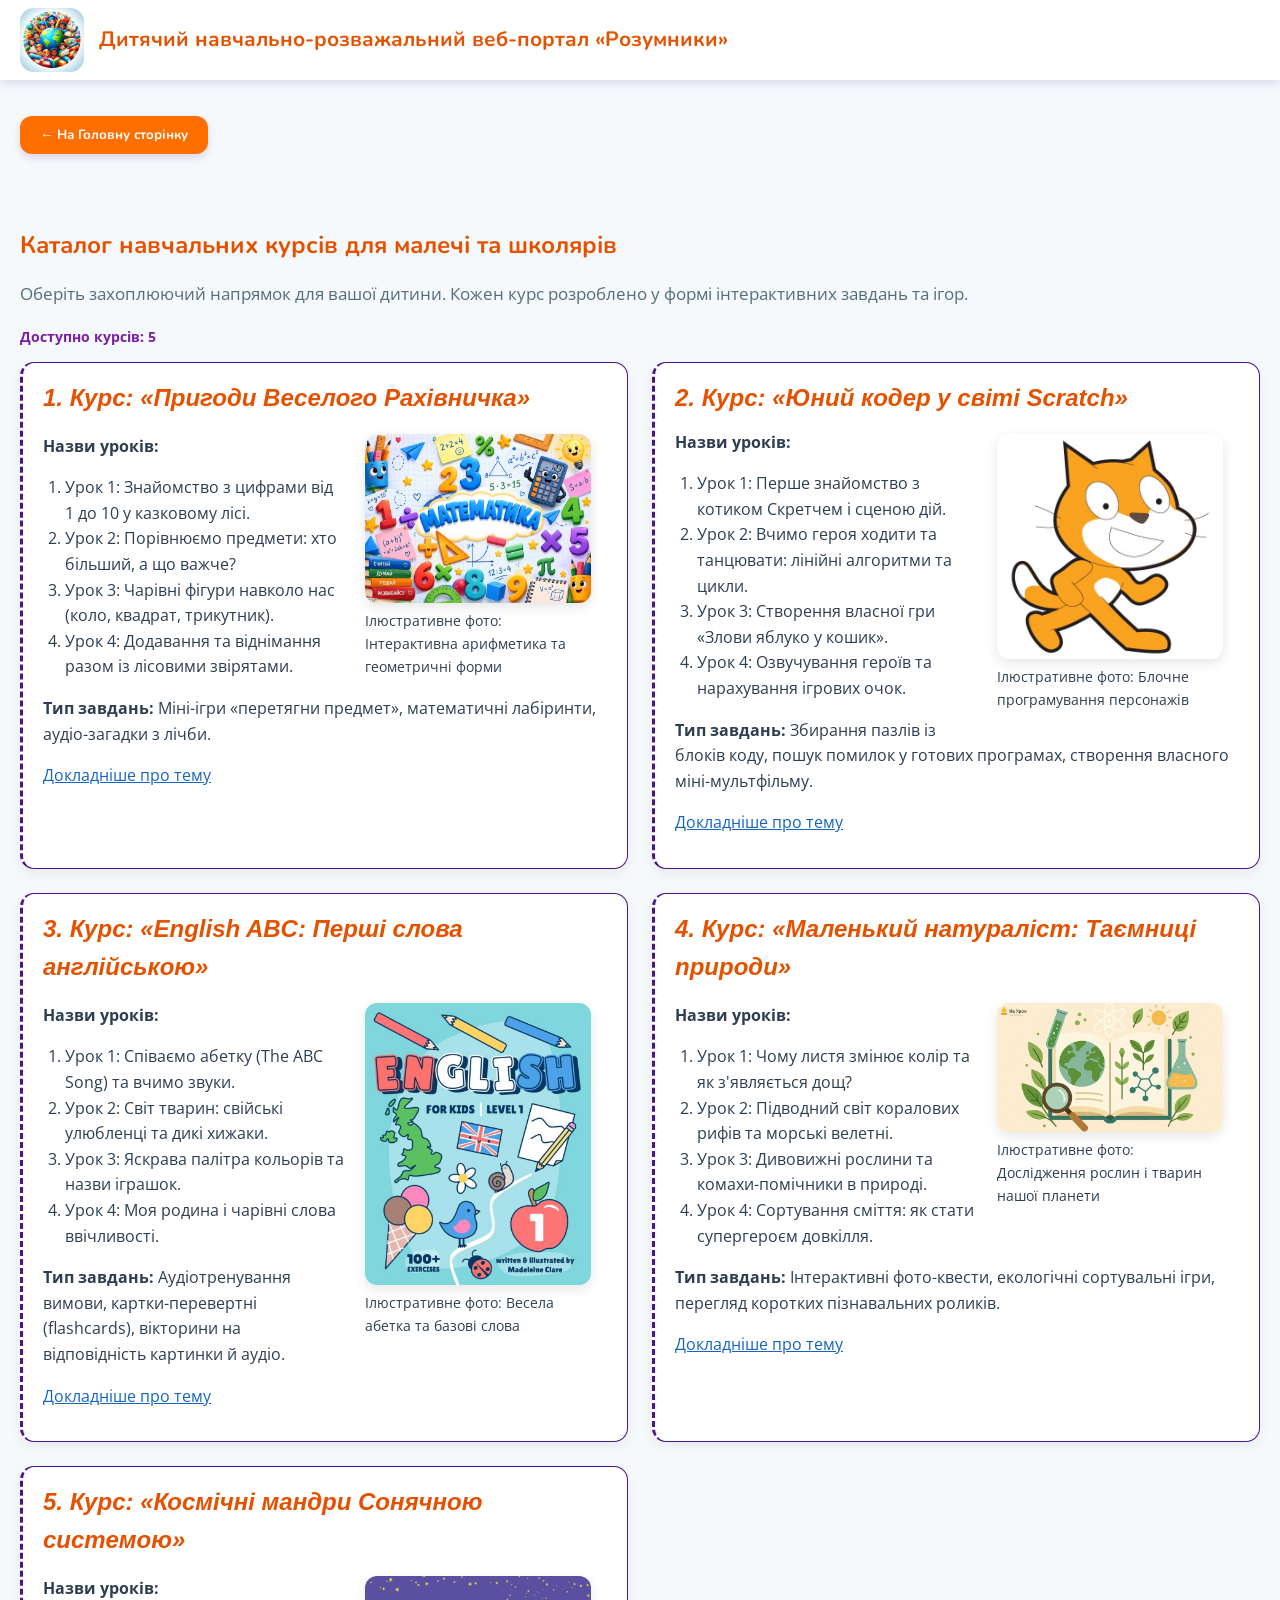
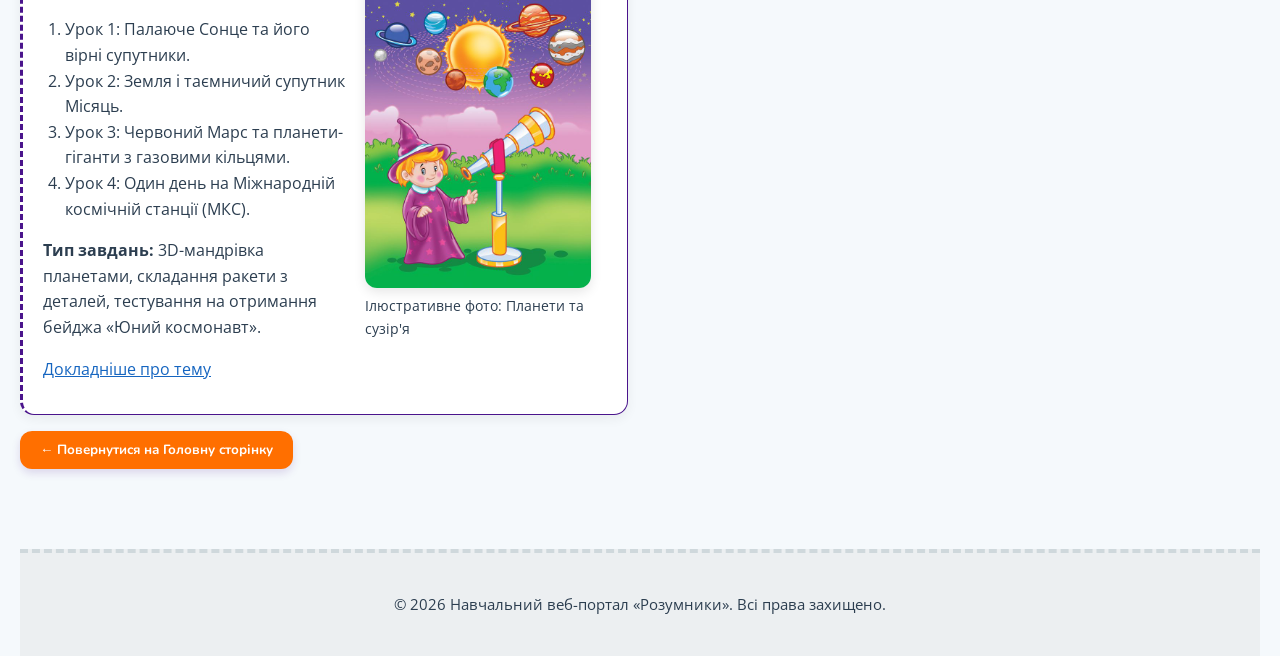
==== commit 44c657c5: "chore: increased the shadow visibility + added a local style" ====
--- a/courses.html
+++ b/courses.html
@@ -67,7 +67,7 @@
                     <img src="assets/images/course-scratch.jpg" alt="Курс візуального кодування" width="180" height="180">
                     <figcaption>Ілюстративне фото: Блочне програмування персонажів</figcaption>
                 </figure>
-                <p><strong>Назви уроків:</strong></p>
+                <p style="margin-top: 0;"><strong>Назви уроків:</strong></p>
                 <ol>
                     <li>Урок 1: Перше знайомство з котиком Скретчем і сценою дій.</li>
                     <li>Урок 2: Вчимо героя ходити та танцювати: лінійні алгоритми та цикли.</li>
--- a/css/style.css
+++ b/css/style.css
@@ -373,13 +373,13 @@
     outline: none;
     cursor: pointer;
     /* Затримка появи тіні рівно 2 секунди (transition-delay: 2s) */
-    transition: box-shadow 0.4s ease 2s, border-color 0.4s ease;
+    transition: box-shadow 0.4s ease, border-color 0.4s ease;
     border: 2px solid transparent;
 }
 
 footer#contacts:focus {
     border-color: var(--primary-color);
-    box-shadow: 0 10px 25px rgba(255, 111, 0, 0.35); /* Поява помітної тіні */
+    box-shadow: 0 0 25px 6px rgba(255, 111, 0, 0.45); /* Поява помітної тіні */
     transition: box-shadow 0.4s ease 2s, border-color 0.4s ease;
 }
 
